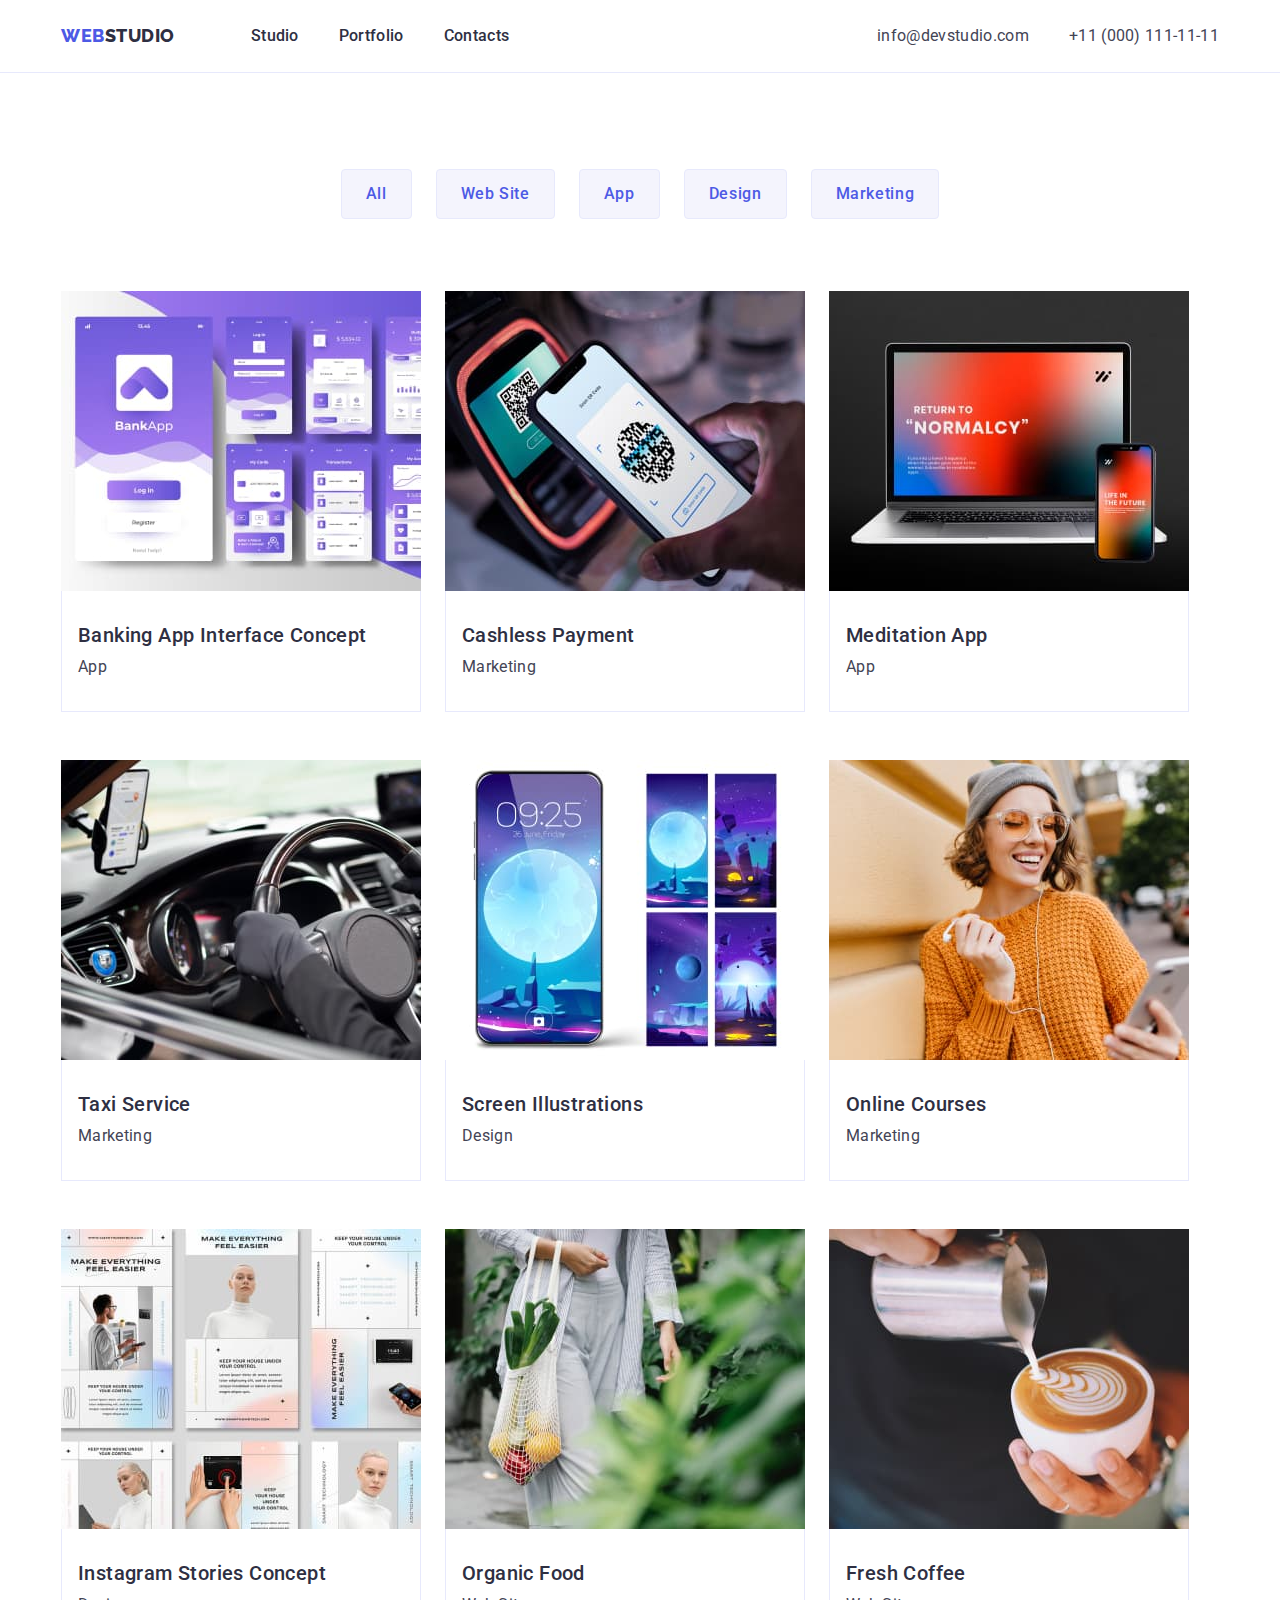
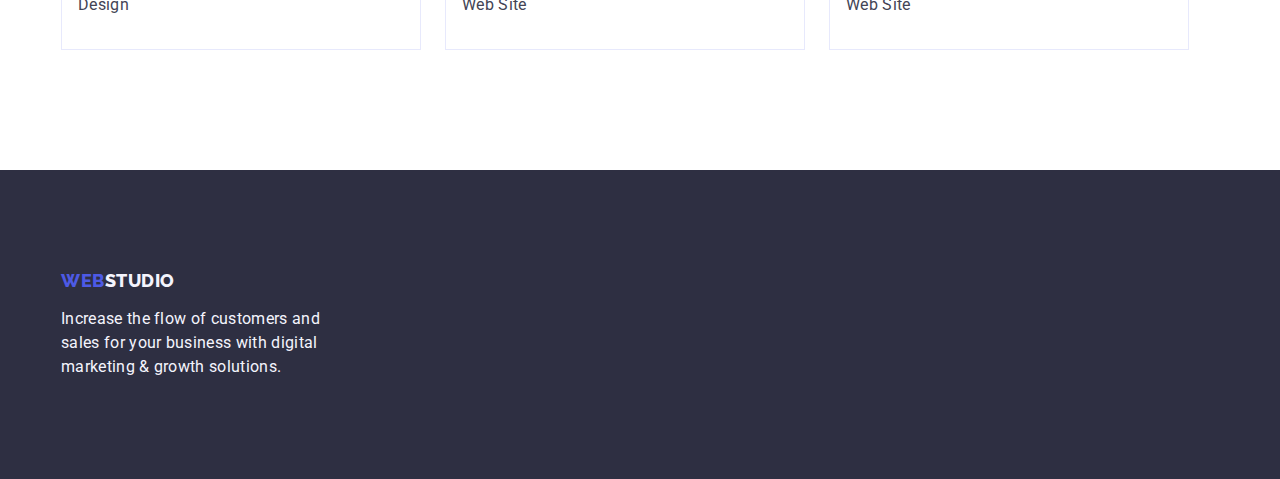
==== portfolio.html @ f8f9cd02 "Initial commit" ====
<!DOCTYPE html>
<html lang="en">
  <head>
    <meta charset="UTF-8" />
    <meta name="viewport" content="width=device-width, initial-scale=1.0" />
    <title>WEBSTUDIO</title>
    <link rel="preconnect" href="https://fonts.googleapis.com" />
    <link rel="preconnect" href="https://fonts.gstatic.com" crossorigin />
    <link
      href="https://fonts.googleapis.com/css2?family=Raleway:wght@800&family=Roboto:wght@400;500;700;900&display=swap"
      rel="stylesheet"
    />
    <link
      rel="stylesheet"
      href="https://cdnjs.cloudflare.com/ajax/libs/modern-normalize/2.0.0/modern-normalize.min.css"
      integrity="sha512-4xo8blKMVCiXpTaLzQSLSw3KFOVPWhm/TRtuPVc4WG6kUgjH6J03IBuG7JZPkcWMxJ5huwaBpOpnwYElP/m6wg=="
      crossorigin="anonymous"
      referrerpolicy="no-referrer"
    />
    <link rel="stylesheet" href="./styles.css" />
  </head>
  <body>
    <header class="header">
      <div class="container ribbon-container">
        <nav class="navigation-logo">
          <a class="logo-header link" href="./index.html"
            >Web<span class="studio">Studio</span></a
          >
          <ul class="social-list list">
            <li>
              <a class="social-part link" href="./index.html">Studio</a>
            </li>
            <li>
              <a class="social-part link" href="./portfolio.html">Portfolio</a>
            </li>
            <li>
              <a class="social-part link" href="">Contacts</a>
            </li>
          </ul>
        </nav>
        <!--contact informations-->
        <address class="header-navigation">
          <ul class="header-links list">
            <li>
              <a class="header-links-soc link" href="mailto:info@devstudio.com"
                >info@devstudio.com</a
              >
            </li>
            <li>
              <a class="header-links-soc link" href="tel:+110001111111"
                >+11 (000) 111-11-11</a
              >
            </li>
          </ul>
        </address>
      </div>
    </header>
    <main>
      <section class="headlines-portfolio list">
        <div class="container">
          <h1 class="visually-hidden">Portfolio</h1>
          <ul class="buttons list">
            <li><button class="button-list" type="button">All</button></li>
            <li><button class="button-list" type="button">Web Site</button></li>
            <li><button class="button-list" type="button">App</button></li>
            <li><button class="button-list" type="button">Design</button></li>
            <li>
              <button class="button-list" type="button">Marketing</button>
            </li>
          </ul>

          <ul class="photos list">
            <li class="menu">
              <a class="photos-list link" href="">
                <img
                  class="card"
                  src="./images/imagies-banking-app.jpg"
                  alt="photo interface"
                  width="360"
                  height="300"
                />
                <div class="portfolio-div">
                  <h2 class="headlines-description">
                    Banking App Interface Concept
                  </h2>
                  <p class="page-font">App</p>
                </div>
              </a>
            </li>
            <li class="menu">
              <a class="photos-list link" href="">
                <img
                  class="card"
                  src="./images/img-cashless.jpg"
                  alt="payment"
                  width="360"
                  height="300"
                />
                <div class="portfolio-div">
                  <h2 class="headlines-description">Cashless Payment</h2>
                  <p class="page-font">Marketing</p>
                </div>
              </a>
            </li>
            <li class="menu">
              <a class="photos-list link" href="">
                <img
                  class="card"
                  src="./images/img-meditation.jpg"
                  alt="meditation app"
                  width="360"
                  height="300"
                />
                <div class="portfolio-div">
                  <h2 class="headlines-description">Meditation App</h2>
                  <p class="page-font">App</p>
                </div>
              </a>
            </li>
            <li class="menu">
              <a class="photos-list link" href="">
                <img
                  class="card"
                  src="./images/img-taxi.jpg"
                  alt="taxi service"
                  width="360"
                  height="300"
                />
                <div class="portfolio-div">
                  <h2 class="headlines-description">Taxi Service</h2>
                  <p class="page-font">Marketing</p>
                </div>
              </a>
            </li>
            <li class="menu">
              <a class="photos-list link" href="">
                <img
                  class="card"
                  src="./images/img-screen.jpg"
                  alt="screen ilustrations"
                  width="360"
                  height="300"
                />
                <div class="portfolio-div">
                  <h2 class="headlines-description">Screen Illustrations</h2>
                  <p class="page-font">Design</p>
                </div>
              </a>
            </li>
            <li class="menu">
              <a class="photos-list link" href="">
                <img
                  class="card"
                  src="./images/img-courses.jpg"
                  alt="courses"
                  width="360"
                  height="300"
                />
                <div class="portfolio-div">
                  <h2 class="headlines-description">Online Courses</h2>
                  <p class="page-font">Marketing</p>
                </div>
              </a>
            </li>
            <li class="menu">
              <a class="photos-list link" href="">
                <img
                  class="card"
                  src="./images/img-instagram-stories.jpg"
                  alt="stories"
                  width="360"
                  height="300"
                />
                <div class="portfolio-div">
                  <h2 class="headlines-description">
                    Instagram Stories Concept
                  </h2>
                  <p class="page-font">Design</p>
                </div>
              </a>
            </li>
            <li class="menu">
              <a class="photos-list link" href="">
                <img
                  class="card"
                  src="./images/img-organic-food.jpg"
                  alt="food"
                  width="360"
                  height="300"
                />
                <div class="portfolio-div">
                  <h2 class="headlines-description">Organic Food</h2>
                  <p class="page-font">Web Site</p>
                </div>
              </a>
            </li>
            <li class="menu">
              <a class="photos-list link" href="">
                <img
                  class="card"
                  src="./images/img-coffe.jpg"
                  alt="coffee"
                  width="360"
                  height="300"
                />
                <div class="portfolio-div">
                  <h2 class="headlines-description">Fresh Coffee</h2>
                  <p class="page-font">Web Site</p>
                </div>
              </a>
            </li>
          </ul>
        </div>
      </section>
    </main>
    <footer class="footer">
      <div class="container">
        <a class="logo-header-foot link" href="./index.html"
          >Web<span class="studio-footer">Studio</span></a
        >
        <p class="footer-page">
          Increase the flow of customers and sales for your business with
          digital marketing & growth solutions.
        </p>
      </div>
    </footer>
  </body>
</html>
---- styles.css ----
:root {
  --color-iris: #4d5ae5;
  --color-ocean: #404bbf;
  --color-navy-blue: #2e2f42;
  --color-green: #31d0aa;
  --color-slate: #434455;
  --color-light-slate: #8e8f99;
  --color-cornflower: #e7e9fc;
  --color-cloud: #f4f4fd;
  --color-navy-blue-modal: #2e2f42;
  --color-grey: #2e2f42;
  --color-white: #ffffff;
  --color-dairy: #fcfcfc;
}
body {
  font-family: "Roboto", sans-serif;
  text-decoration: none;
  background-color: var(--color-white);
  color: var(--color-slate);
  height: 100%;
  display: block;
  margin: 0;
}
p,
h1,
h2,
h3 {
  margin-top: 0;
  margin-bottom: 0;
}
ul {
  padding-left: 0;
  margin-top: 0;
  margin-bottom: 0;
}
img {
  display: block;
  max-width: 100%;
  height: auto;
}

.container {
  width: 1158px;
  padding-left: 15px;
  padding-right: 15px;
  margin: 0 auto;
}
.ribbon-container {
  display: flex;
  align-items: center;
}
.social-list {
  display: flex;
}
.header {
  border-bottom: 1px solid #e7e9fc;
}
/**-------logo-------**/

.social-list.list {
  display: flex;
  align-items: center;
  gap: 40px;
}
.logo-header {
  font-family: "Raleway", sans-serif;
  font-weight: 800;
  font-size: 18px;
  line-height: 1.17;
  letter-spacing: 0.03em;
  line-height: 1.17;
  text-transform: uppercase;
  list-style: none;
  color: var(--color-iris);
  padding-top: 24px;
  padding-bottom: 24px;
  margin-right: 76px;
  margin-top: 0;
  margin-bottom: 0;
  display: inline-block;
}
.studio {
  color: var(--color-navy-blue);
}
.list {
  list-style: none;
}
.social-part {
  font-weight: 500;
  font-size: 16px;
  line-height: 1.5;
  letter-spacing: 0.02em;
  color: var(--color-grey);
  display: block;
  padding-top: 24px;
  padding-bottom: 24px;
}
.link {
  text-decoration: none;
}
.social-part:hover,
.social-part:focus {
  color: var(--color-ocean);
}
/**------header-----**/

.navigation-logo {
  display: flex;
  max-width: 1440px;
  height: 72px;
  align-items: center;
  flex-shrink: 0;
}

.header-links {
  display: flex;
  align-items: center;
  gap: 40px;
}
.header-navigation {
  font-style: normal;
  font-size: 16px;
  line-height: 1.5;
  letter-spacing: 0.02em;
  color: var(--color-slate);
  margin-left: auto;
}
.header-links-soc {
  font-weight: 400;
  font-size: 16px;
  line-height: 1.5;
  letter-spacing: 0.02em;
  color: var(--color-slate);
}

.header-soc:hover,
.header-soc:focus {
  color: var(--color-ocean);
}
/**-------hero-----**/

.hero {
  background-color: var(--color-navy-blue);
}
.hero-title {
  font-size: 56px;
  line-height: 1.07;
  letter-spacing: 0.02em;
  text-align: center;
  color: var(--color-white);
  text-align: center;
  max-width: 496px;
  text-align: center;
  max-width: 496px;
  margin: 0 auto 48px auto;
  color: #ffffff;
}

.hero-button {
  font-weight: 500;
  font-family: "Roboto", sans-serif;
  font-size: 16px;
  line-height: 1.5;
  letter-spacing: 0.04em;
  background-color: var(--color-iris);
  color: var(--color-white);
  cursor: pointer;
  display: block;
  height: 56px;
  border: none;
  border-radius: 4px;
  box-shadow: 0px 4px 4px 0px rgba(0, 0, 0, 0.15);
  padding: 16px 32px;
  margin: 0 auto;
  min-width: 169px;
}

.hero-button:hover,
.hero-button:focus {
  background-color: var(--color-ocean);
}
/**-----main-----**/

.hero {
  padding: 188px 0;
  background: #2e2f42;
}
.headlines-description {
  font-weight: 500;
  font-size: 20px;
  line-height: 1.2;
  letter-spacing: 0.02em;
  color: var(--color-slate);
  margin-bottom: 8px;
}
.page-font {
  font-size: 16px;
  line-height: 1.5;
  letter-spacing: 0.02em;
  color: var(--color-slate);
  text-align: left;
}
/**-----sections-----**/

.first-list {
  padding: 120px 0;
}

.headlines.list {
  list-style: none;
  display: flex;
  gap: 24px;
}

.headlines-sections {
  width: calc((100% - 24px * 3) / 4);
}

.section-title {
  font-size: 36px;
  line-height: 1.11;
  text-align: center;
  letter-spacing: 0.02em;
  text-transform: capitalize;
  color: var(--color-grey);
  background-color: var(--color-white);
  margin-bottom: 72px;
}

.headlines-team {
  background-color: var(--color-cloud);
  padding: 120px 0;
}
.headlines-item {
  padding-bottom: 120px;
}

.team {
  display: flex;
  gap: 24px;
}
.team-section {
  font-size: 36px;
  line-height: 1.11;
  text-align: center;
  letter-spacing: 0.02em;
  text-transform: capitalize;
  color: var(--color-navy-blue-modal);
  margin-bottom: 72px;
}
.team-color {
  border-radius: 0px 0px 4px 4px;
  background: var(--white, #fff);
}
.headlines-description {
  font-size: 20px;
  font-weight: 500;
  letter-spacing: 0.02em;
  line-height: 1.2;
  color: var(--color-grey);
  margin-bottom: 8px;
}

.caption {
  padding: 32px 0;
  text-align: center;
}

/**-----footer-----**/

.footer {
  background-color: var(--color-navy-blue-modal);
  padding: 100px 0;
}
.studio-footer {
  color: var(--color-cloud);
}
.footer-page {
  font-size: 16px;
  color: var(--color-cloud);
  line-height: 1.5;
  letter-spacing: 0.02em;
  width: 264px;
}
.logo-header-foot {
  font-family: "Raleway", sans-serif;
  font-weight: 800;
  font-size: 18px;
  line-height: 1.17;
  letter-spacing: 0.03em;
  line-height: 1.17;
  text-transform: uppercase;
  list-style: none;
  color: var(--color-iris);
  margin-top: 0;
  margin-bottom: 16px;
  display: inline-block;
}
/**-----portfoio main-----**/

.visually-hidden {
  position: absolute;
  width: 1px;
  height: 1px;
  margin: -1px;
  border: 0;
  padding: 0;
  white-space: nowrap;
  clip-path: inset(100%);
  clip: rect(0 0 0 0);
  overflow: hidden;
}

.button-list {
  font-family: "Roboto", sans-serif;
  font-weight: 500;
  font-size: 16px;
  line-height: 1.5;
  letter-spacing: 0.04em;
  background-color: var(--color-cloud);
  color: var(--color-iris);
  cursor: pointer;
  padding: 12px 24px;
  justify-content: center;
  align-items: center;
  border-radius: 4px;
  border: 1px solid var(--cornflower, #e7e9fc);
  background: var(--cloud, #f4f4fd);
}
.button-list:hover,
.button-list:focus {
  color: var(--color-white);
  background-color: var(--color-ocean);
  border: 1px solid transparent;
}
.headlines-description {
  font-weight: 500;
  font-size: 20px;
  line-height: 1.2;
  letter-spacing: 0.02em;
  margin-bottom: 8px;
}

.buttons {
  display: flex;
  gap: 24px;
  margin-bottom: 72px;
  justify-content: center;
}
.photos {
  display: flex;
  flex-wrap: wrap;
  row-gap: 48px;
  column-gap: 24px;
}
.headlines-portfolio {
  padding-top: 96px;
  padding-bottom: 120px;
}

.portfolio-div {
  border: 1px solid var(--cornflower, #e7e9fc);
  background: var(--white, #fff);
  padding: 32px 16px;
  border-top: none;
}
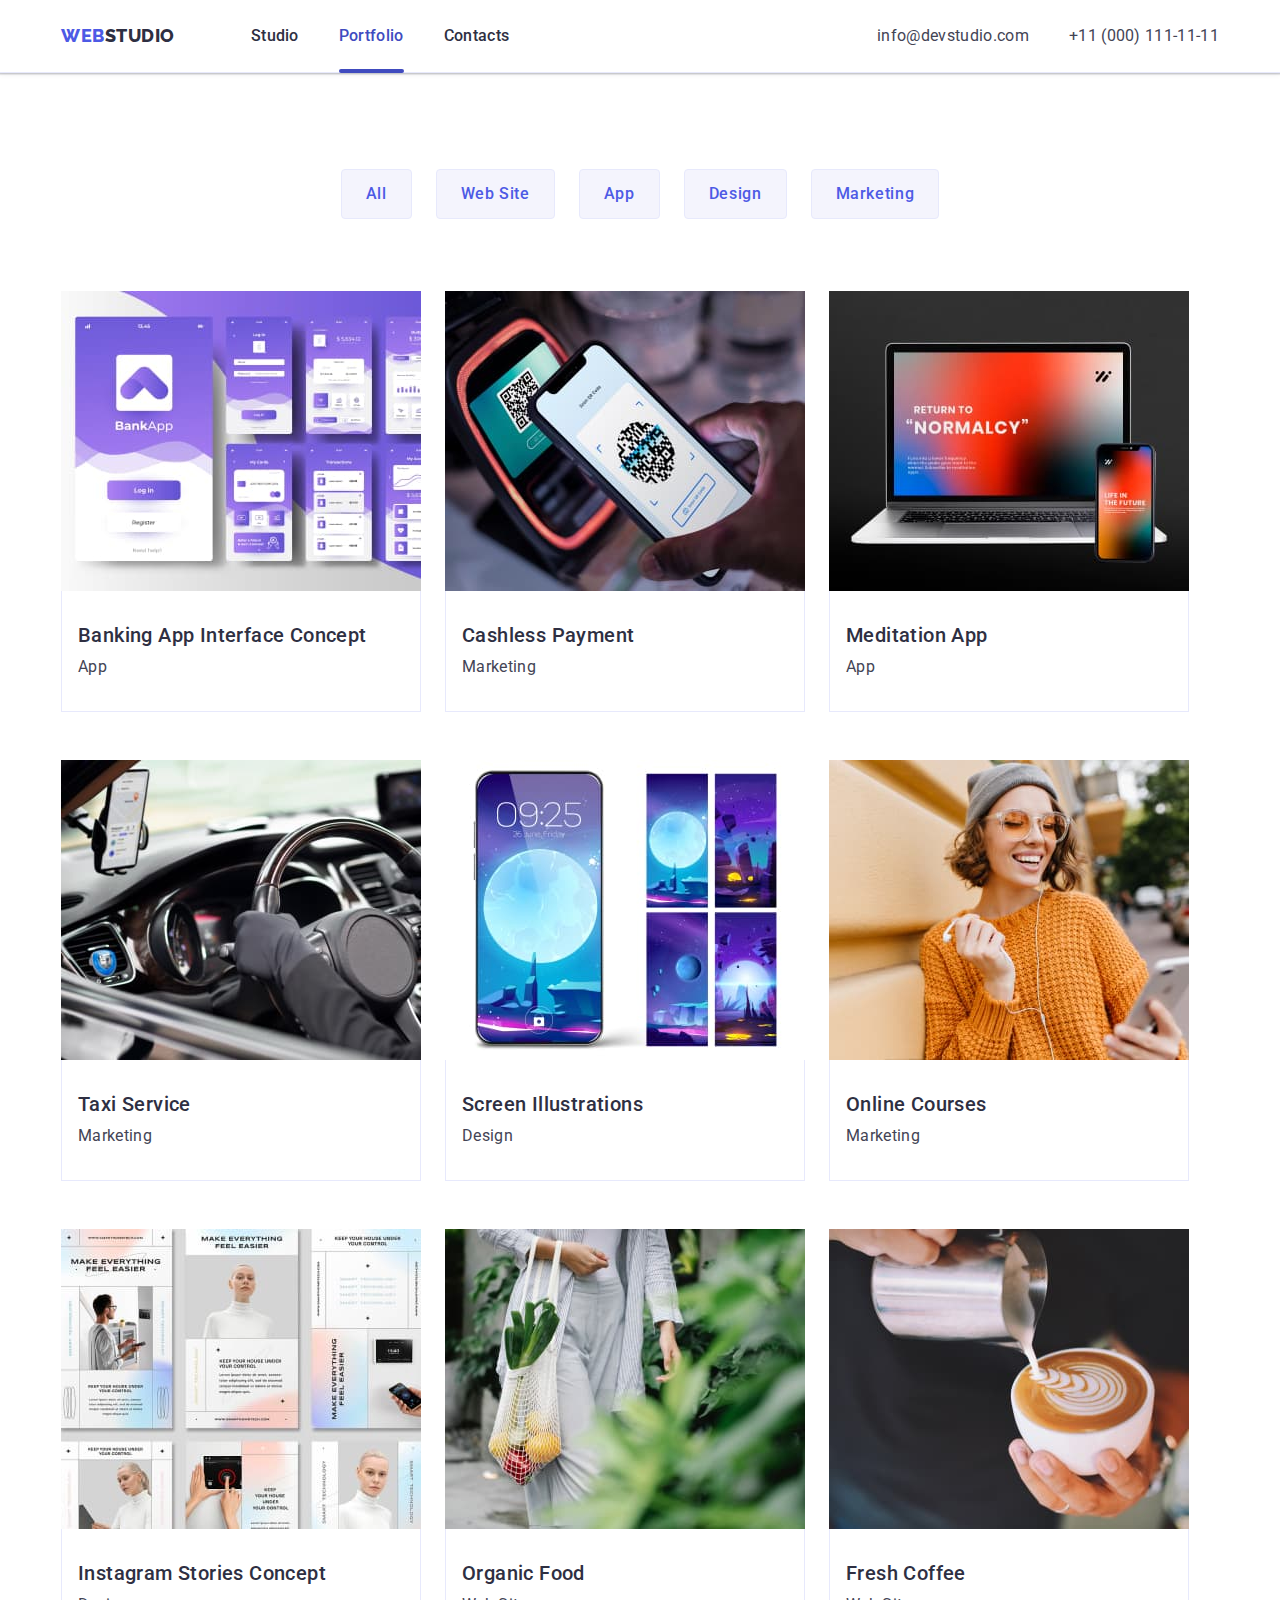
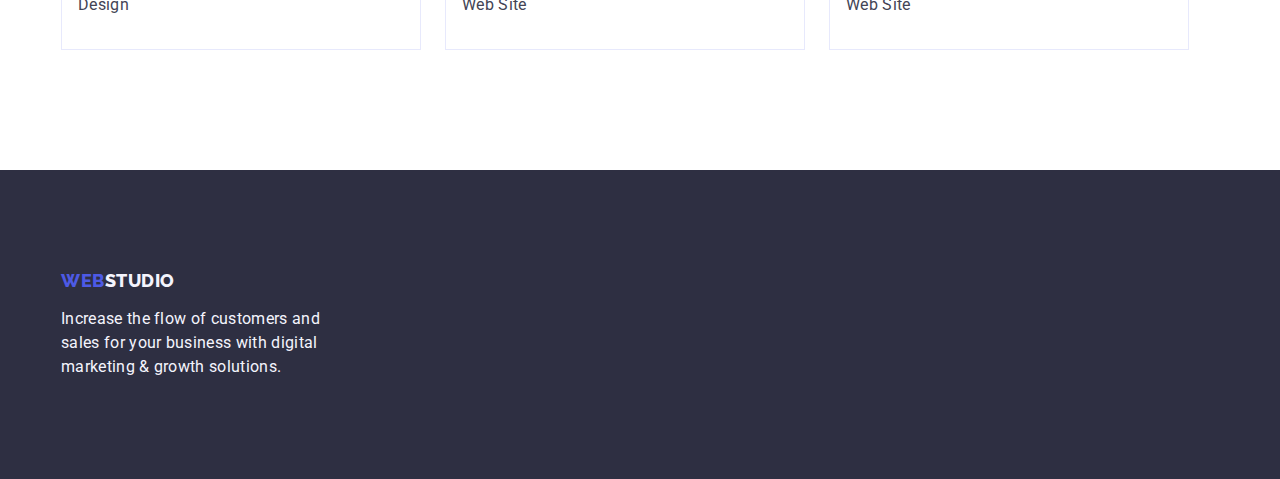
==== commit 48bd8436: "com" ====
--- a/portfolio.html
+++ b/portfolio.html
@@ -31,7 +31,11 @@
               <a class="social-part link" href="./index.html">Studio</a>
             </li>
             <li>
-              <a class="social-part link" href="./portfolio.html">Portfolio</a>
+              <a
+                class="social-part link portfolio-active"
+                href="./portfolio.html"
+                >Portfolio</a
+              >
             </li>
             <li>
               <a class="social-part link" href="">Contacts</a>
@@ -72,13 +76,20 @@
           <ul class="photos list">
             <li class="menu">
               <a class="photos-list link" href="">
-                <img
-                  class="card"
-                  src="./images/imagies-banking-app.jpg"
-                  alt="photo interface"
-                  width="360"
-                  height="300"
-                />
+                <div class="portfolio-cover">
+                  <img
+                    class="card"
+                    src="./images/imagies-banking-app.jpg"
+                    alt="photo interface"
+                    width="360"
+                    height="300"
+                  />
+                  <p class="text-overlay">
+                    14 Stylish and User-Friendly App Design Concepts · Task
+                    Manager App · Calorie Tracker App · Exotic Fruit Ecommerce
+                    App · Cloud Storage App
+                  </p>
+                </div>
                 <div class="portfolio-div">
                   <h2 class="headlines-description">
                     Banking App Interface Concept
@@ -111,6 +122,7 @@
                   width="360"
                   height="300"
                 />
+
                 <div class="portfolio-div">
                   <h2 class="headlines-description">Meditation App</h2>
                   <p class="page-font">App</p>
--- a/styles.css
+++ b/styles.css
@@ -28,7 +28,8 @@
   margin-top: 0;
   margin-bottom: 0;
 }
-ul {
+ul,
+li {
   padding-left: 0;
   margin-top: 0;
   margin-bottom: 0;
@@ -51,9 +52,13 @@
 }
 .social-list {
   display: flex;
+  transition: background-color 250ms cubic-bezier(0.4, 0, 0.2, 1);
 }
 .header {
   border-bottom: 1px solid #e7e9fc;
+  box-shadow: 0px 1px 6px 0px rgba(46, 47, 66, 0.08),
+    0px 1px 1px 0px rgba(46, 47, 66, 0.16),
+    0px 2px 1px 0px rgba(46, 47, 66, 0.08);
 }
 /**-------logo-------**/
 
@@ -94,6 +99,7 @@
   display: block;
   padding-top: 24px;
   padding-bottom: 24px;
+  position: relative;
 }
 .link {
   text-decoration: none;
@@ -131,11 +137,40 @@
   line-height: 1.5;
   letter-spacing: 0.02em;
   color: var(--color-slate);
-}
-
-.header-soc:hover,
-.header-soc:focus {
+  transition: background-color 250ms cubic-bezier(0.4, 0, 0.2, 1);
+}
+
+.header-links-soc:hover,
+.header-links-soc:focus {
   color: var(--color-ocean);
+}
+
+.studio-link-active,
+.portfolio-active {
+  color: var(--color-ocean);
+}
+
+.studio-link-active::after {
+  content: "";
+  display: flex;
+  position: absolute;
+  left: 0;
+  bottom: -1px;
+  height: 4px;
+  width: 100%;
+  background-color: var(--color-ocean);
+  border-radius: 2px;
+}
+.portfolio-active::after {
+  content: "";
+  display: flex;
+  position: absolute;
+  left: 0;
+  bottom: -1px;
+  height: 4px;
+  width: 100%;
+  background-color: var(--color-ocean);
+  border-radius: 2px;
 }
 /**-------hero-----**/
 
@@ -154,6 +189,7 @@
   max-width: 496px;
   margin: 0 auto 48px auto;
   color: #ffffff;
+  background-image: url(./img-people-office.jpg);
 }
 
 .hero-button {
@@ -173,6 +209,7 @@
   padding: 16px 32px;
   margin: 0 auto;
   min-width: 169px;
+  transition: background-color 500ms ease-in-out;
 }
 
 .hero-button:hover,
@@ -184,6 +221,17 @@
 .hero {
   padding: 188px 0;
   background: #2e2f42;
+  background-image: linear-gradient(
+      rgba(46, 47, 66, 0.7),
+      rgba(46, 47, 66, 0.7)
+    ),
+    url(/images/img-people-office.jpg);
+  background-repeat: no-repeat;
+  background-position: center;
+  background-size: cover;
+  max-width: 1440px;
+  align-items: center;
+  margin: 0 auto;
 }
 .headlines-description {
   font-weight: 500;
@@ -251,6 +299,9 @@
 .team-color {
   border-radius: 0px 0px 4px 4px;
   background: var(--white, #fff);
+  box-shadow: 0px 2px 1px 0px rgba(46, 47, 66, 0.08),
+    0px 1px 1px 0px rgba(46, 47, 66, 0.16),
+    0px 1px 6px 0px rgba(46, 47, 66, 0.08);
 }
 .headlines-description {
   font-size: 20px;
@@ -265,7 +316,93 @@
   padding: 32px 0;
   text-align: center;
 }
-
+.customers {
+  padding: 120px;
+}
+.customers-list {
+  display: flex;
+}
+.customers-title {
+  font-size: 36px;
+  font-style: normal;
+  font-weight: 700;
+  line-height: 40px; /* 111.111% */
+  letter-spacing: 0.72px;
+  text-transform: capitalize;
+  text-align: center;
+  margin-bottom: 20px;
+  margin-bottom: 72px;
+}
+
+.customer-section {
+  width: 100%;
+  height: 100%;
+  border-radius: 4px;
+  display: flex;
+  align-items: center;
+  justify-content: center;
+  color: var(--color-light-slate);
+  transition: border-color 500ms ease-in-out;
+}
+
+.customers-svg {
+  width: 168px;
+  height: 88px;
+  border-radius: 4px;
+  border: 1px solid var(--LIGHT-SLATE, #8e8f99);
+}
+
+.customers-svg:hover,
+.customers-svg:focus {
+  fill: #4d5ae5;
+}
+
+.second-section-svg {
+  border-radius: 4px;
+  background: var(--CLOUD, #f4f4fd);
+  height: 112px;
+  justify-content: center;
+  align-items: center;
+  margin-bottom: 8px;
+}
+.second-dection-icon {
+  margin: 24px 100px;
+}
+
+.customers-icons {
+  fill: currentColor;
+}
+
+.social-button {
+  display: flex;
+  gap: 24px;
+  justify-content: center;
+}
+
+.page-font-caption {
+  margin-bottom: 20px;
+}
+
+.ellipse-icon {
+  display: flex;
+  width: 40px;
+  height: 40px;
+  fill: var(--IRIS, #4d5ae5);
+  border-radius: 50%;
+  background-color: #4d5ae5;
+  justify-content: center;
+  align-items: center;
+}
+.soc-media {
+  padding: 12px;
+}
+.link-media {
+  fill: #f4f4fd;
+}
+.ellipse-icon:hover,
+.ellipse-icon:focus {
+  background-color: var(--color-ocean);
+}
 /**-----footer-----**/
 
 .footer {
@@ -326,12 +463,15 @@
   border-radius: 4px;
   border: 1px solid var(--cornflower, #e7e9fc);
   background: var(--cloud, #f4f4fd);
+  transition: background-color 500ms ease-in-out;
 }
 .button-list:hover,
 .button-list:focus {
   color: var(--color-white);
   background-color: var(--color-ocean);
   border: 1px solid transparent;
+  box-shadow: 0px 2px 2px 0px rgba(0, 0, 0, 0.12),
+    0px 2px 1px 0px rgba(0, 0, 0, 0.08), 0px 3px 1px 0px rgba(0, 0, 0, 0.1);
 }
 .headlines-description {
   font-weight: 500;
@@ -364,3 +504,65 @@
   padding: 32px 16px;
   border-top: none;
 }
+.menu:hover,
+.menu:focus {
+  box-shadow: 0px 2px 1px 0px rgba(46, 47, 66, 0.08),
+    0px 1px 1px 0px rgba(46, 47, 66, 0.16),
+    0px 1px 6px 0px rgba(46, 47, 66, 0.08);
+}
+.text-overlay {
+  position: absolute;
+  font-size: 16px;
+  line-height: 1.5;
+  letter-spacing: 0.02em;
+  padding: 40px 32px;
+  width: 100%;
+  height: 100%;
+  color: #f4f4fd;
+  transform: translateY(100%);
+  background-color: var(--color-iris);
+  top: 0;
+  left: 0;
+  transition: transform 500ms ease-in-out;
+}
+.portfolio-cover {
+  position: relative;
+  overflow: hidden;
+}
+
+.customers-list {
+  display: flex;
+  gap: 24px;
+}
+
+.footer-media {
+  font-size: 16px;
+  font-style: normal;
+  line-height: 1.5em;
+  letter-spacing: 0.02em;
+  color: #fff;
+  margin-bottom: 16px;
+}
+
+.social-footer {
+  display: flex;
+  gap: 16px;
+}
+
+.ellipse-footer {
+  width: 40px;
+  height: 40px;
+  border-radius: 50%;
+  background-color: var(--color-iris);
+}
+
+.media-fot {
+  padding: 8px;
+}
+.ellipse-footer:hover,
+.ellipse-footer:focus {
+  background-color: #31d0aa;
+}
+.container-footer {
+  display: flex;
+}
